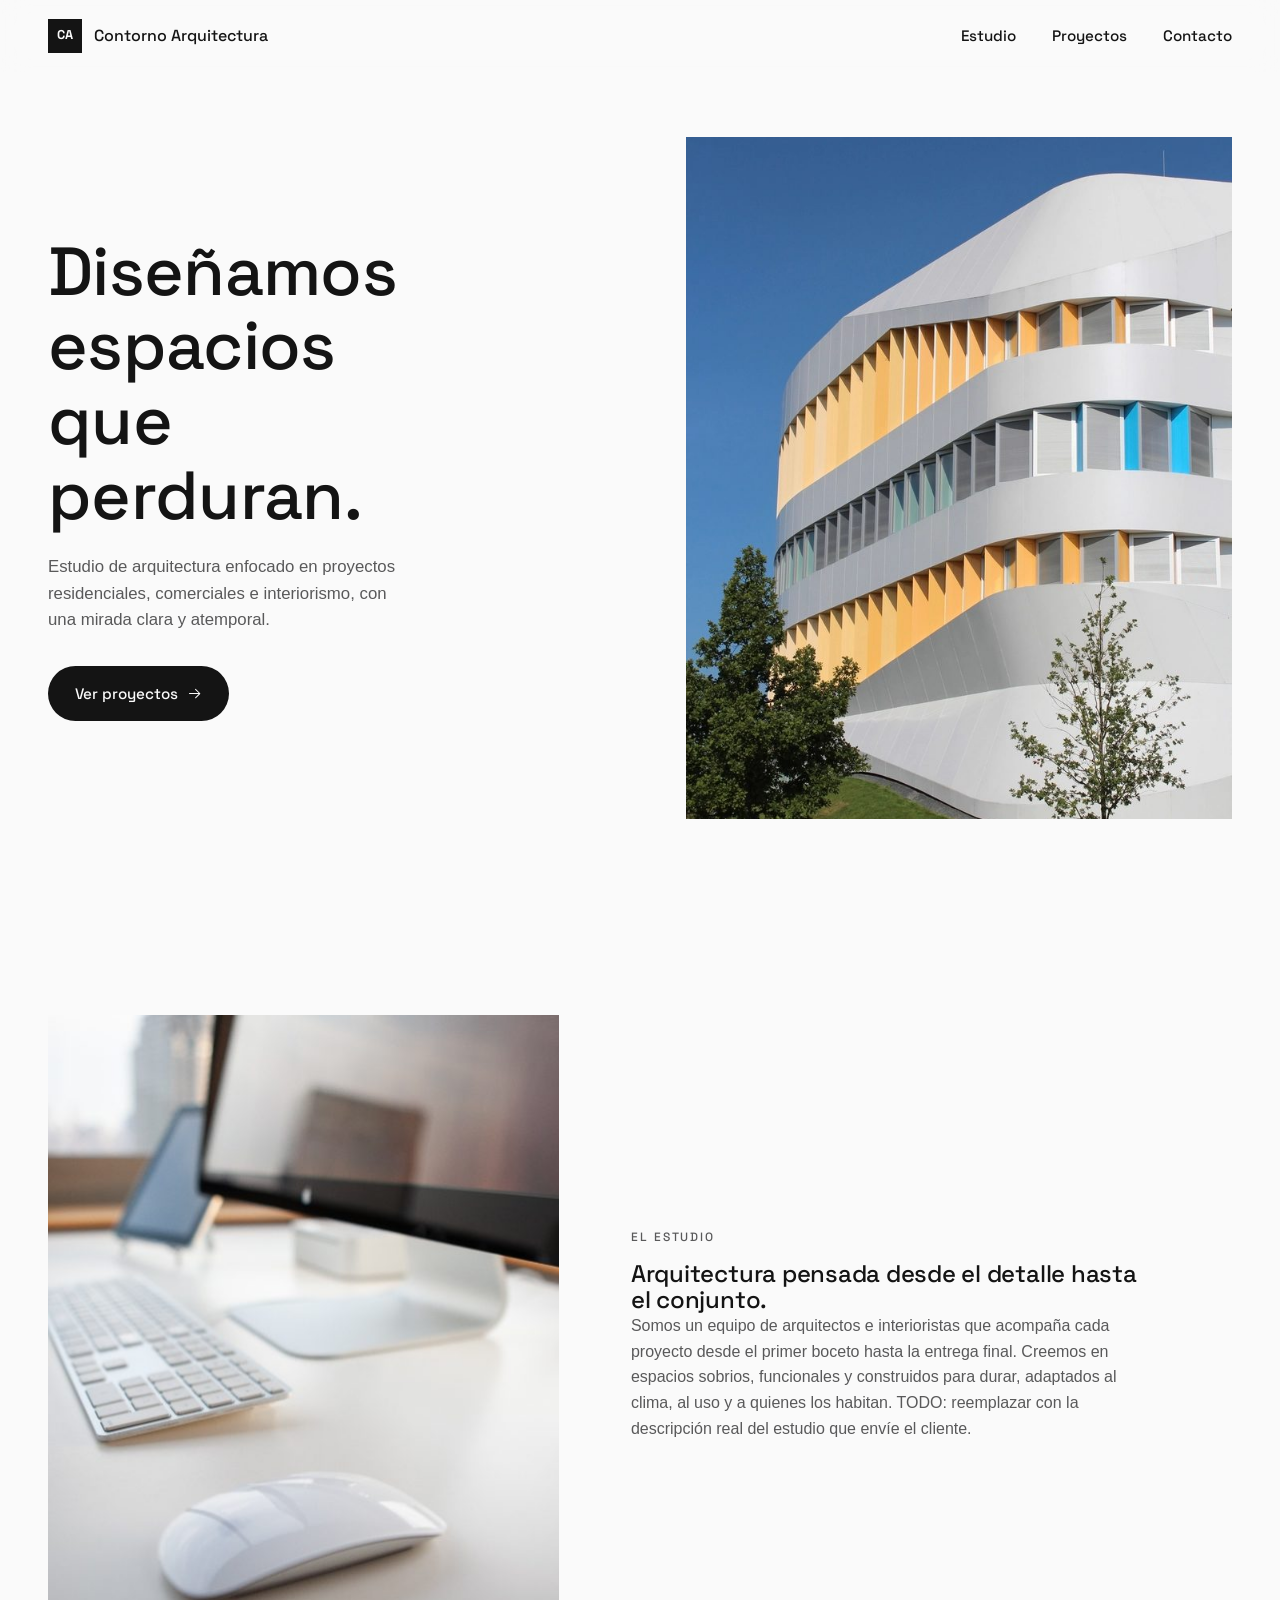
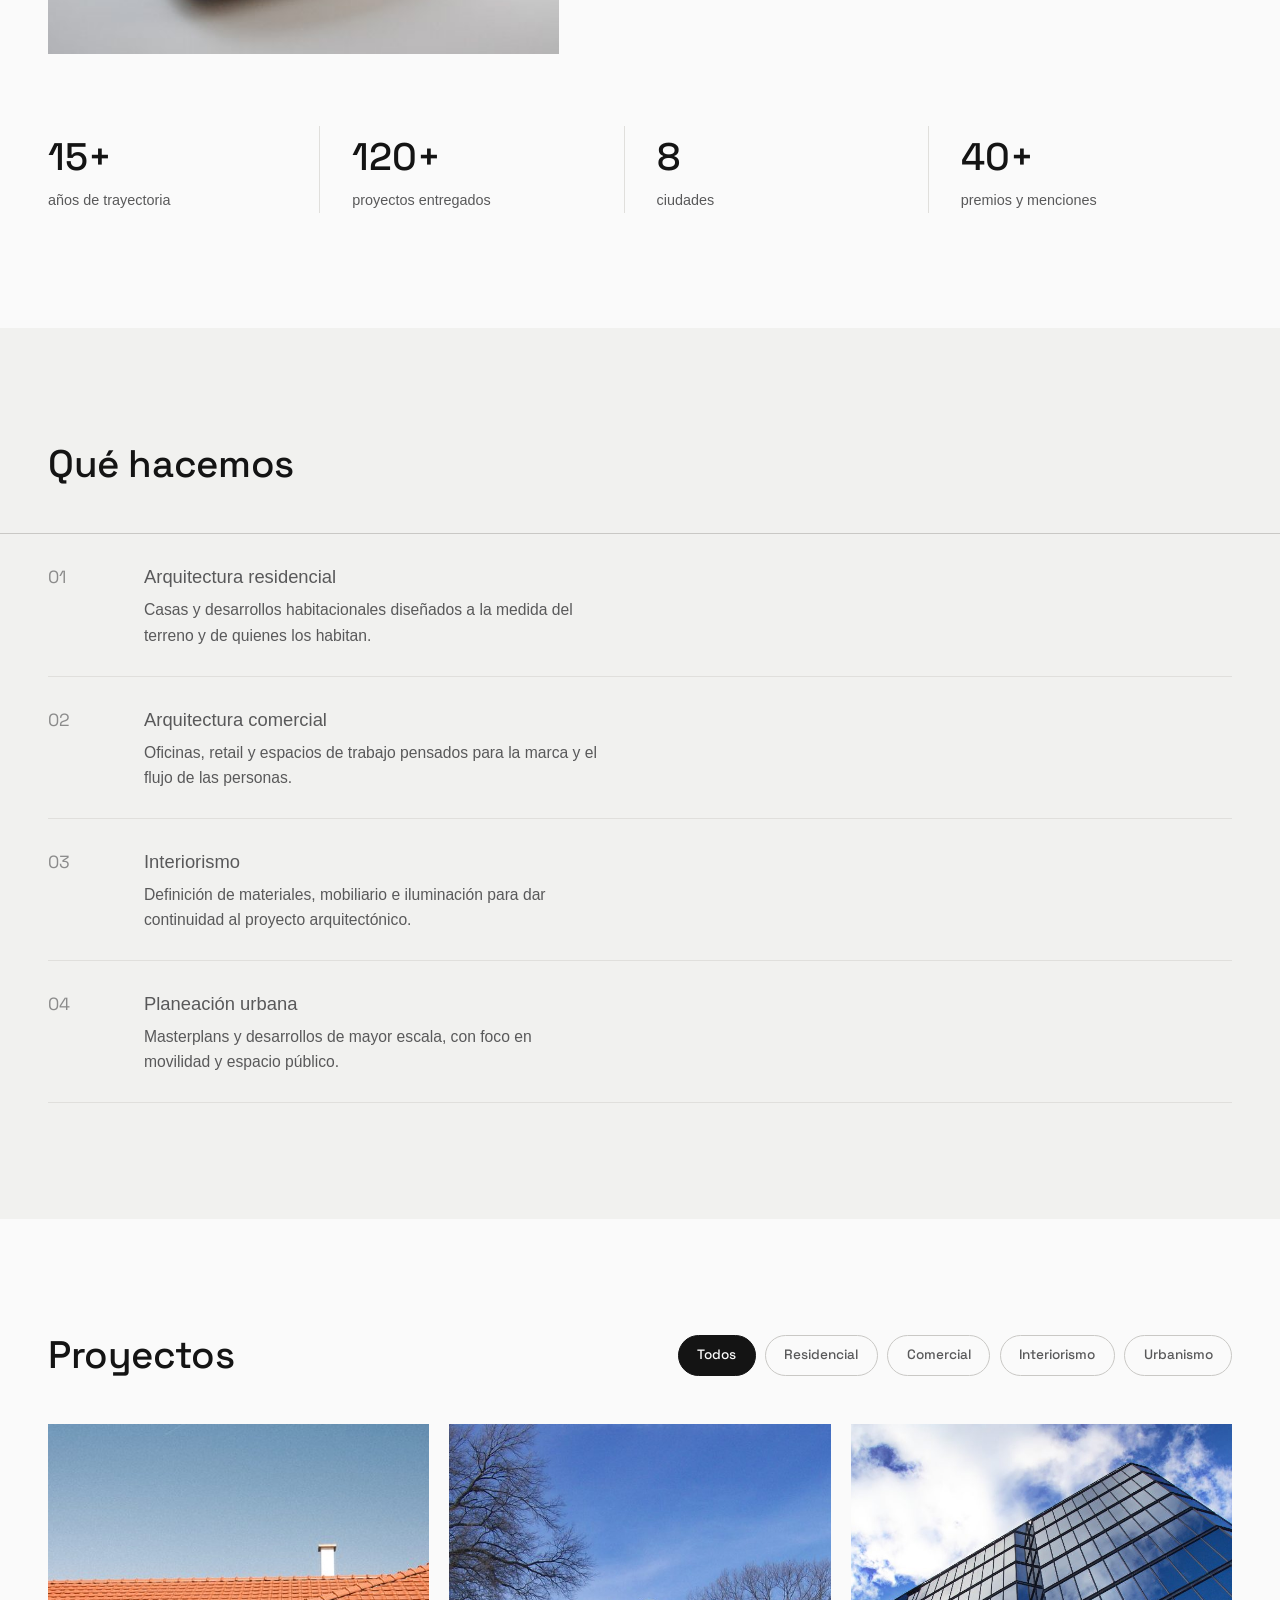
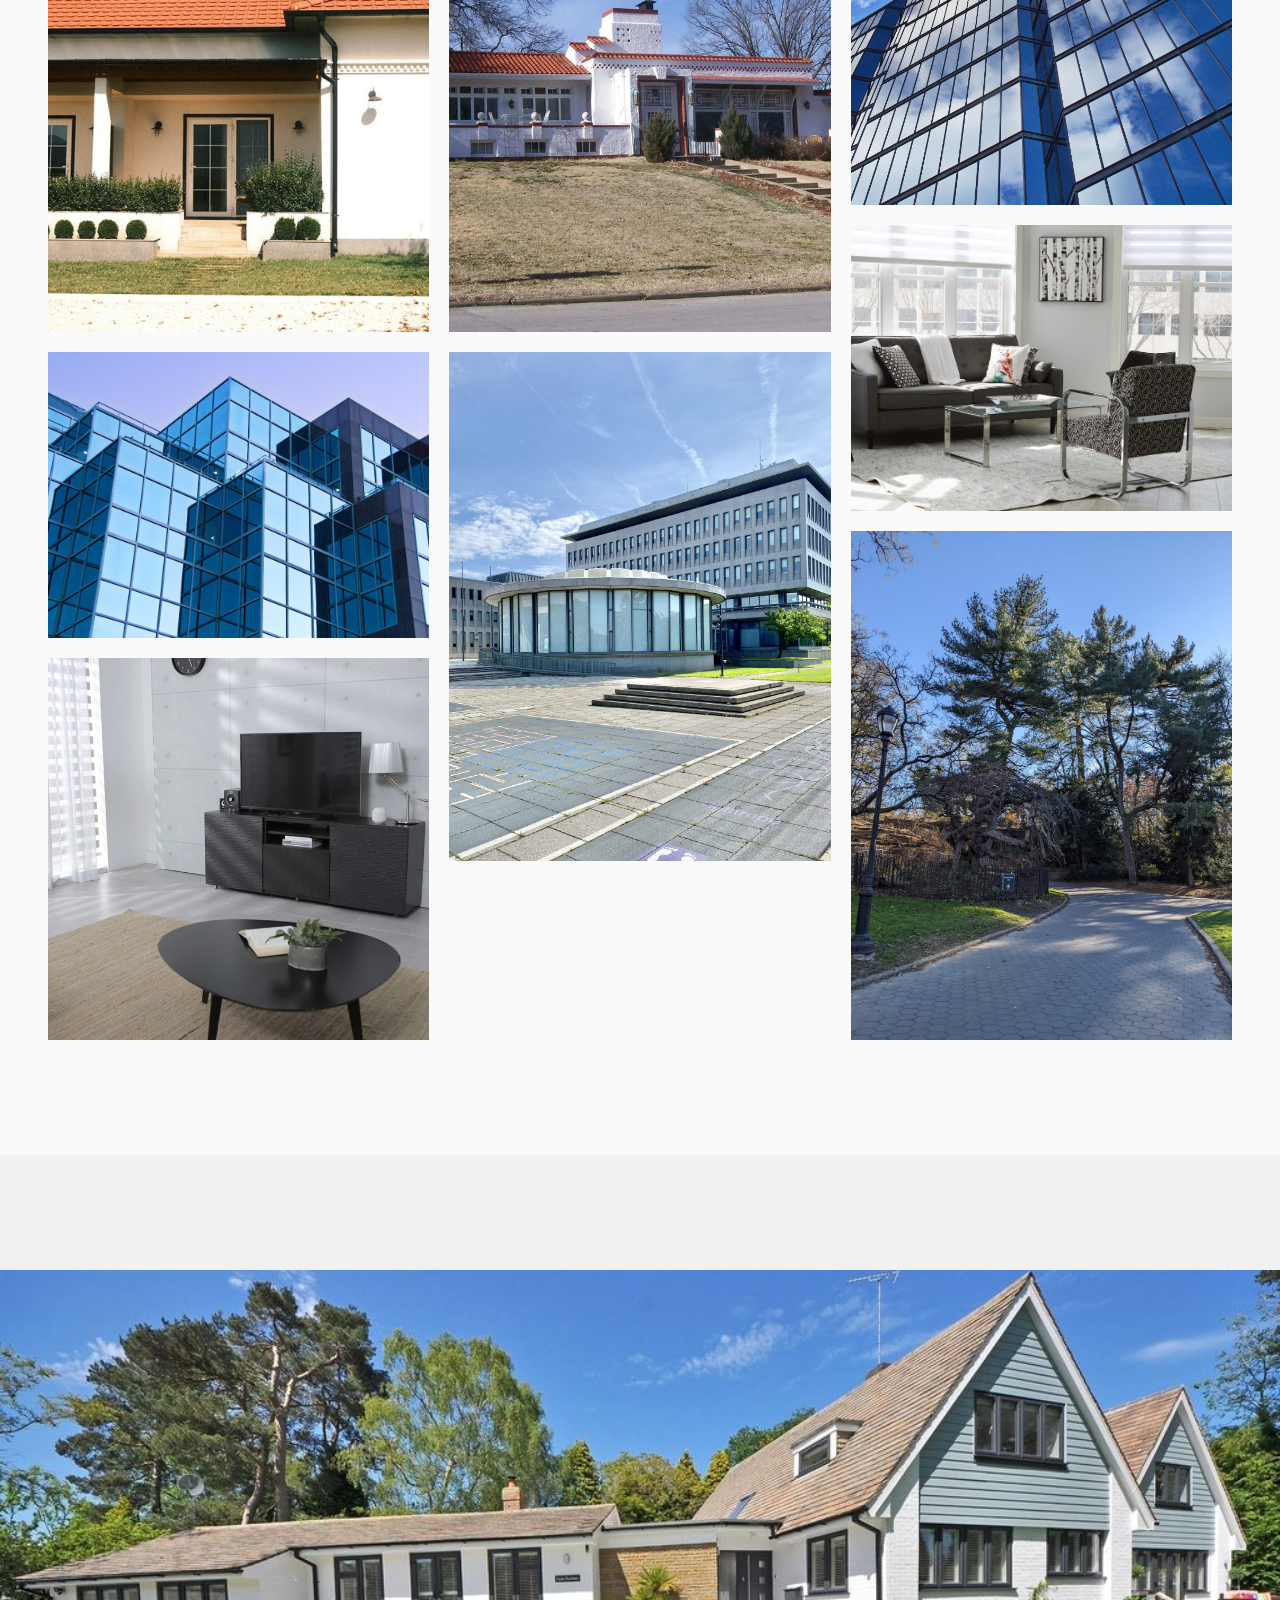
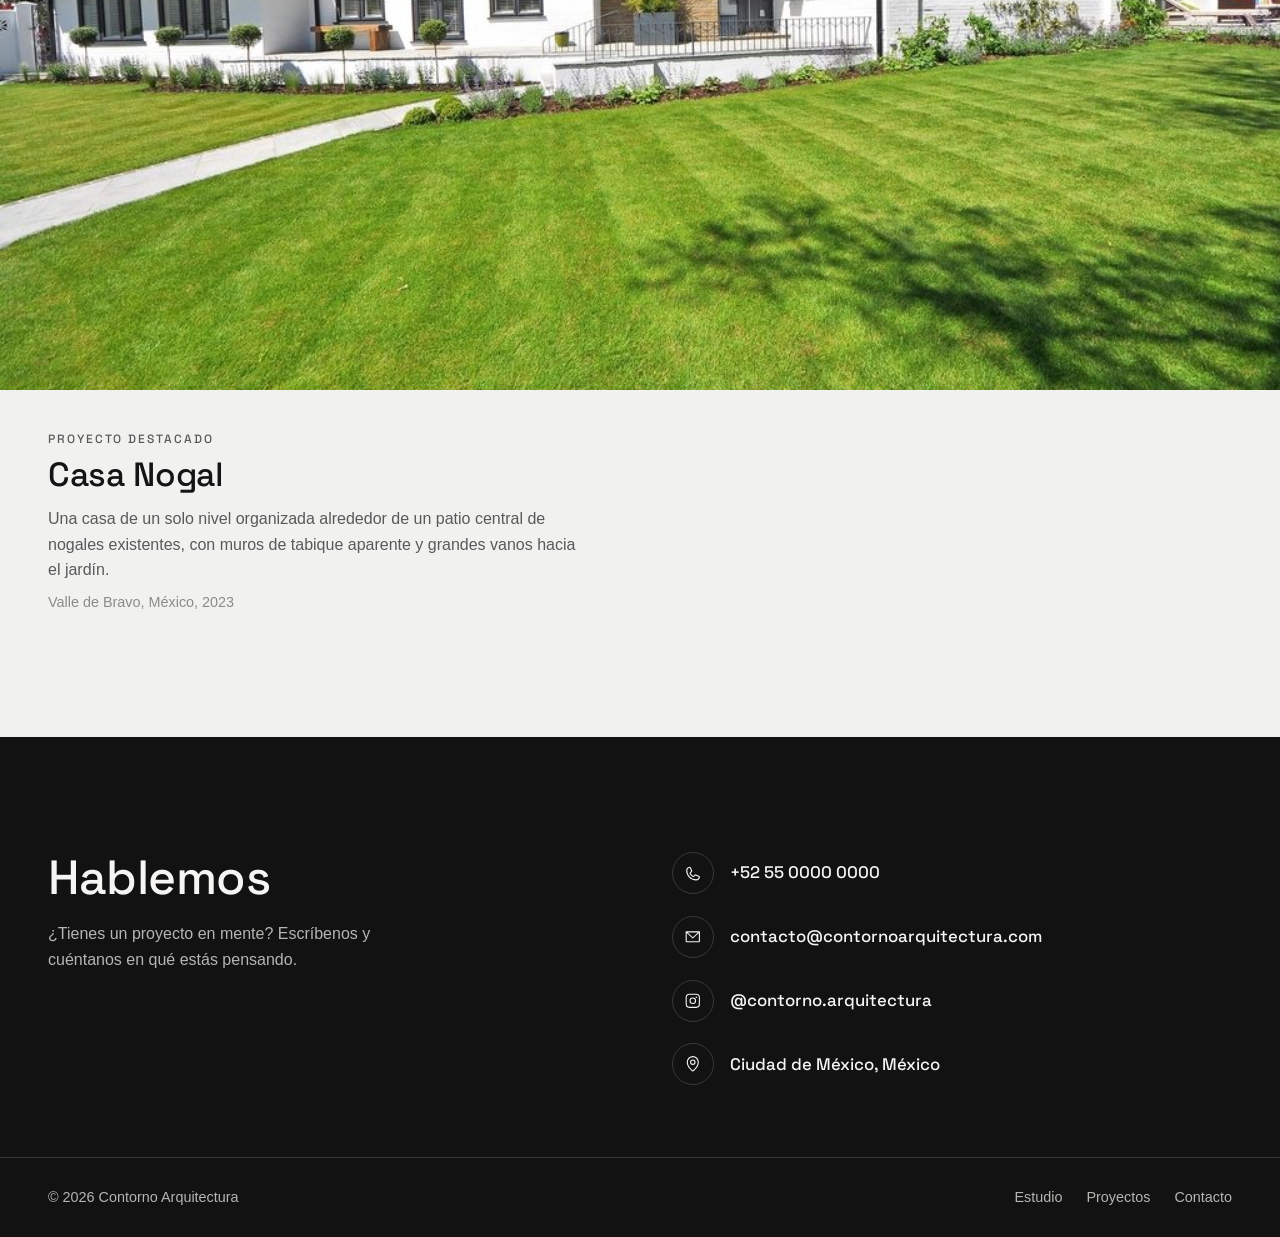
==== index.html @ 05748e8b "Plantilla inicial de galeria para estudio de arquitectura Sitio estatico (HTML/CSS/JS) en blanco/neg" ====
<!doctype html>
<html lang="es">
<head>
  <meta charset="UTF-8" />
  <meta name="viewport" content="width=device-width, initial-scale=1" />
  <title>Contorno Arquitectura, proyectos y contacto</title>
  <link rel="icon" href="data:image/svg+xml,%3Csvg xmlns='http://www.w3.org/2000/svg' viewBox='0 0 100 100'%3E%3Crect width='100' height='100' fill='%23141414'/%3E%3Ctext x='50' y='64' font-size='40' font-family='Arial, sans-serif' font-weight='700' fill='%23fafafa' text-anchor='middle'%3ECA%3C/text%3E%3C/svg%3E" />
  <meta name="description" content="Estudio de arquitectura enfocado en proyectos residenciales, comerciales e interiorismo." />
  <link rel="stylesheet" href="css/styles.css" />
</head>
<body>
  <a class="skip-link" href="#main">Saltar al contenido</a>

  <div id="scroll-sentinel" aria-hidden="true"></div>

  <header class="site-header" id="site-header">
    <div class="header-inner">
      <a class="brand" href="#inicio">
        <span class="brand-mark" aria-hidden="true">CA</span>
        <span class="brand-name">Contorno Arquitectura</span>
      </a>

      <nav class="site-nav" aria-label="Principal">
        <ul id="nav-list"></ul>
      </nav>

      <button class="nav-toggle" id="nav-toggle" type="button" aria-label="Abrir menú" aria-expanded="false" aria-controls="mobile-menu">
        <svg class="icon icon-open" xmlns="http://www.w3.org/2000/svg" viewBox="0 0 256 256" fill="currentColor" aria-hidden="true"><path d="M224,128a8,8,0,0,1-8,8H40a8,8,0,0,1,0-16H216A8,8,0,0,1,224,128ZM40,72H216a8,8,0,0,0,0-16H40a8,8,0,0,0,0,16ZM216,184H40a8,8,0,0,0,0,16H216a8,8,0,0,0,0-16Z"/></svg>
        <svg class="icon icon-close" xmlns="http://www.w3.org/2000/svg" viewBox="0 0 256 256" fill="currentColor" aria-hidden="true"><path d="M205.66,194.34a8,8,0,0,1-11.32,11.32L128,139.31,61.66,205.66a8,8,0,0,1-11.32-11.32L116.69,128,50.34,61.66A8,8,0,0,1,61.66,50.34L128,116.69l66.34-66.35a8,8,0,0,1,11.32,11.32L139.31,128Z"/></svg>
      </button>
    </div>

    <div class="mobile-menu" id="mobile-menu">
      <ul id="mobile-nav-list"></ul>
    </div>
  </header>

  <main id="main">

    <section class="hero" id="inicio">
      <div class="hero-inner">
        <div class="hero-copy reveal">
          <h1 class="hero-title" id="hero-title"></h1>
          <p class="hero-subtext" id="hero-subtext"></p>
          <a class="btn btn-primary" href="#proyectos">
            <span>Ver proyectos</span>
            <svg class="icon" xmlns="http://www.w3.org/2000/svg" viewBox="0 0 256 256" fill="currentColor" aria-hidden="true"><path d="M221.66,133.66l-72,72a8,8,0,0,1-11.32-11.32L196.69,136H40a8,8,0,0,1,0-16H196.69L138.34,61.66a8,8,0,0,1,11.32-11.32l72,72A8,8,0,0,1,221.66,133.66Z"/></svg>
          </a>
        </div>
        <div class="hero-media reveal">
          <img id="hero-image" src="" alt="" width="1200" height="1500" />
        </div>
      </div>
    </section>

    <section class="about" id="estudio">
      <div class="about-inner">
        <div class="about-copy reveal">
          <p class="eyebrow" id="about-eyebrow"></p>
          <h2 id="about-title"></h2>
          <p id="about-text"></p>
        </div>
        <div class="about-media reveal">
          <img id="about-image" src="" alt="" width="900" height="1100" />
        </div>
      </div>
      <div class="stats reveal" id="stats-row"></div>
    </section>

    <section class="services" id="servicios">
      <h2 class="section-title reveal">Qué hacemos</h2>
      <ol class="services-list" id="services-list"></ol>
    </section>

    <section class="gallery" id="proyectos">
      <div class="gallery-header reveal">
        <h2 class="section-title">Proyectos</h2>
        <div class="filters" id="filters"></div>
      </div>
      <div class="masonry" id="masonry"></div>
    </section>

    <section class="featured" id="featured">
      <div class="featured-media reveal">
        <img id="featured-image" src="" alt="" width="1600" height="900" />
      </div>
      <div class="featured-caption reveal">
        <p class="eyebrow" id="featured-eyebrow"></p>
        <h3 id="featured-title"></h3>
        <p id="featured-description"></p>
        <p class="featured-meta" id="featured-meta"></p>
      </div>
    </section>

    <section class="contact-band" id="contacto">
      <div class="contact-inner reveal">
        <div class="contact-copy">
          <h2>Hablemos</h2>
          <p id="contact-cta-text"></p>
        </div>
        <ul class="contact-list" id="contact-list"></ul>
      </div>

      <footer class="site-footer">
        <div class="footer-inner">
          <span class="footer-copy" id="footer-copy"></span>
          <nav class="footer-nav" aria-label="Pie de página">
            <ul id="footer-nav-list"></ul>
          </nav>
        </div>
      </footer>
    </section>

  </main>

  <div class="lightbox" id="lightbox" role="dialog" aria-modal="true" aria-hidden="true" aria-label="Vista ampliada del proyecto">
    <button class="lightbox-btn lightbox-close" id="lightbox-close" type="button" aria-label="Cerrar">
      <svg class="icon" xmlns="http://www.w3.org/2000/svg" viewBox="0 0 256 256" fill="currentColor" aria-hidden="true"><path d="M205.66,194.34a8,8,0,0,1-11.32,11.32L128,139.31,61.66,205.66a8,8,0,0,1-11.32-11.32L116.69,128,50.34,61.66A8,8,0,0,1,61.66,50.34L128,116.69l66.34-66.35a8,8,0,0,1,11.32,11.32L139.31,128Z"/></svg>
    </button>
    <button class="lightbox-btn lightbox-prev" id="lightbox-prev" type="button" aria-label="Proyecto anterior">
      <svg class="icon" xmlns="http://www.w3.org/2000/svg" viewBox="0 0 256 256" fill="currentColor" aria-hidden="true"><path d="M165.66,202.34a8,8,0,0,1-11.32,11.32l-80-80a8,8,0,0,1,0-11.32l80-80a8,8,0,0,1,11.32,11.32L91.31,128Z"/></svg>
    </button>
    <button class="lightbox-btn lightbox-next" id="lightbox-next" type="button" aria-label="Siguiente proyecto">
      <svg class="icon" xmlns="http://www.w3.org/2000/svg" viewBox="0 0 256 256" fill="currentColor" aria-hidden="true"><path d="M181.66,133.66l-80,80a8,8,0,0,1-11.32-11.32L164.69,128,90.34,53.66a8,8,0,0,1,11.32-11.32l80,80A8,8,0,0,1,181.66,133.66Z"/></svg>
    </button>
    <figure class="lightbox-figure">
      <img id="lightbox-image" src="" alt="" />
      <figcaption id="lightbox-caption"></figcaption>
    </figure>
  </div>

  <script src="js/data.js" defer></script>
  <script src="js/main.js" defer></script>
</body>
</html>
---- css/styles.css ----
/* ============================================================
   CONTORNO ARQUITECTURA - plantilla de galeria
   Paleta monocroma (blanco / negro / gris). Tema unico y fijo,
   con un cierre casi negro como firma visual del sitio.
   ============================================================ */

@font-face {
  font-family: "Space Grotesk";
  font-style: normal;
  font-weight: 400 700;
  font-display: swap;
  src: url("../assets/fonts/SpaceGrotesk-latin.woff2") format("woff2");
}

/* ---------- Reset ---------- */
*, *::before, *::after { box-sizing: border-box; }
html { -webkit-text-size-adjust: 100%; scroll-behavior: smooth; }
@media (prefers-reduced-motion: reduce) { html { scroll-behavior: auto; } }
body, h1, h2, h3, p, figure, ol, ul { margin: 0; }
ol, ul { padding: 0; list-style: none; }
img { max-width: 100%; display: block; }
a { color: inherit; text-decoration: none; }
button { font: inherit; color: inherit; background: none; border: none; cursor: pointer; padding: 0; }

/* ---------- Design tokens ---------- */
:root {
  /* neutrals */
  --paper: #fafafa;
  --paper-alt: #f1f1ef;
  --surface: #ffffff;
  --ink: #141414;
  --ink-soft: #59595a;
  --ink-faint: #8b8b8b;
  --line: #e0dfdc;
  --line-strong: #c9c8c5;

  /* closing band (signature dark section, fixed regardless of section theme) */
  --inverse-bg: #121212;
  --inverse-surface: #1c1c1c;
  --inverse-text: #f6f5f3;
  --inverse-text-soft: #b6b5b2;
  --inverse-line: #383837;

  /* type */
  --font-display: "Space Grotesk", ui-sans-serif, system-ui, sans-serif;
  --font-body: -apple-system, BlinkMacSystemFont, "Segoe UI", Roboto, Helvetica, Arial, sans-serif;

  /* shape: sharp containers / pill interactive elements */
  --radius-pill: 999px;

  /* layout */
  --container-max: 1400px;
  --gutter: clamp(1.25rem, 4vw, 3rem);
  --section-pad: clamp(4.5rem, 9vw, 7.5rem);
  --header-h: 72px;

  /* motion */
  --ease-out: cubic-bezier(0.16, 1, 0.3, 1);
}

body {
  background: var(--paper);
  color: var(--ink);
  font-family: var(--font-body);
  font-size: 1rem;
  line-height: 1.6;
  -webkit-font-smoothing: antialiased;
}

.skip-link {
  position: absolute;
  left: -9999px;
  top: 0;
  background: var(--ink);
  color: var(--paper);
  padding: 0.75rem 1.25rem;
  z-index: 200;
}
.skip-link:focus { left: 1rem; top: 1rem; }

h1, h2, h3 {
  font-family: var(--font-display);
  font-weight: 500;
  letter-spacing: -0.01em;
  line-height: 1.1;
  color: var(--ink);
}

p { color: var(--ink-soft); max-width: 65ch; }

.eyebrow {
  font-family: var(--font-display);
  font-size: 0.75rem;
  font-weight: 500;
  text-transform: uppercase;
  letter-spacing: 0.16em;
  color: var(--ink-soft);
  margin-bottom: 0.85rem;
}

.section-title {
  font-size: clamp(1.75rem, 3vw, 2.5rem);
  font-weight: 500;
}

.icon { width: 1em; height: 1em; flex-shrink: 0; }

/* ---------- Buttons & pills (shape lock: interactive = pill) ---------- */
.btn {
  display: inline-flex;
  align-items: center;
  gap: 0.6rem;
  font-family: var(--font-display);
  font-weight: 500;
  font-size: 0.95rem;
  padding: 0.9rem 1.6rem;
  border-radius: var(--radius-pill);
  border: 1px solid transparent;
  white-space: nowrap;
  transition: transform 0.2s var(--ease-out), background 0.25s ease, color 0.25s ease, border-color 0.25s ease;
}
.btn:active { transform: scale(0.98); }
.btn-primary { background: var(--ink); color: var(--paper); }
.btn-primary:hover { background: #000; }
.btn-primary .icon { transition: transform 0.25s var(--ease-out); }
.btn-primary:hover .icon { transform: translateX(3px); }

/* ---------- Scroll reveal ---------- */
.reveal {
  opacity: 0;
  transform: translateY(28px);
  transition: opacity 0.7s var(--ease-out), transform 0.7s var(--ease-out);
}
.reveal.is-visible { opacity: 1; transform: none; }
@media (prefers-reduced-motion: reduce) {
  .reveal { opacity: 1 !important; transform: none !important; transition: none !important; }
}

/* ============================================================
   HEADER
   ============================================================ */
.site-header {
  position: fixed;
  inset-inline: 0;
  top: 0;
  height: var(--header-h);
  z-index: 50;
  background: rgba(250, 250, 250, 0.7);
  backdrop-filter: blur(14px) saturate(140%);
  -webkit-backdrop-filter: blur(14px) saturate(140%);
  border-bottom: 1px solid transparent;
  transition: border-color 0.3s ease, background 0.3s ease;
}
.site-header.is-scrolled {
  border-bottom-color: var(--line);
  background: rgba(250, 250, 250, 0.92);
}

.header-inner {
  max-width: var(--container-max);
  margin-inline: auto;
  height: 100%;
  padding-inline: var(--gutter);
  display: flex;
  align-items: center;
  justify-content: space-between;
  gap: 1.5rem;
}

.brand { display: flex; align-items: center; gap: 0.75rem; }
.brand-mark {
  width: 34px;
  height: 34px;
  display: grid;
  place-items: center;
  background: var(--ink);
  color: var(--paper);
  font-family: var(--font-display);
  font-weight: 700;
  font-size: 0.8rem;
  letter-spacing: 0.02em;
}
.brand-name {
  font-family: var(--font-display);
  font-weight: 500;
  font-size: 1rem;
}

.site-nav ul { display: flex; align-items: center; gap: 2.25rem; }
.site-nav a {
  font-family: var(--font-display);
  font-size: 0.95rem;
  font-weight: 500;
  padding-block: 0.25rem;
  border-bottom: 1px solid transparent;
  transition: border-color 0.2s ease, color 0.2s ease;
}
.site-nav a:hover { border-bottom-color: var(--ink); }

.nav-toggle {
  display: none;
  width: 40px;
  height: 40px;
  place-items: center;
  border-radius: var(--radius-pill);
}
.nav-toggle .icon { width: 1.35rem; height: 1.35rem; }
.nav-toggle .icon-close { display: none; }
.nav-toggle[aria-expanded="true"] .icon-open { display: none; }
.nav-toggle[aria-expanded="true"] .icon-close { display: block; }

.mobile-menu {
  position: fixed;
  top: var(--header-h);
  inset-inline: 0;
  background: var(--paper);
  border-bottom: 1px solid var(--line);
  padding: 1.5rem var(--gutter) 2rem;
  transform: translateY(-14px);
  opacity: 0;
  visibility: hidden;
  transition: transform 0.35s var(--ease-out), opacity 0.35s ease, visibility 0.35s;
  z-index: 49;
}
.mobile-menu.is-open { transform: translateY(0); opacity: 1; visibility: visible; }
.mobile-menu ul { display: flex; flex-direction: column; gap: 1.1rem; }
.mobile-menu a { font-family: var(--font-display); font-size: 1.2rem; font-weight: 500; }

@media (max-width: 767px) {
  .site-nav { display: none; }
  .nav-toggle { display: grid; }
}
@media (min-width: 768px) {
  .mobile-menu { display: none; }
}

/* ============================================================
   HERO
   ============================================================ */
.hero {
  padding-top: var(--header-h);
  min-height: 100dvh;
  display: flex;
  align-items: center;
  background: var(--paper);
}
.hero-inner {
  max-width: var(--container-max);
  margin-inline: auto;
  width: 100%;
  padding: clamp(2rem, 5vw, 3rem) var(--gutter);
  display: grid;
  grid-template-columns: 1fr;
  gap: clamp(2.5rem, 6vw, 4rem);
}
.hero-copy { max-width: 46ch; }
.hero-title {
  font-size: clamp(2.5rem, 6vw, 4.25rem);
  margin-bottom: 1.25rem;
}
.hero-subtext {
  font-size: 1.05rem;
  margin-bottom: 2rem;
}
.hero-media { aspect-ratio: 4 / 5; overflow: hidden; background: var(--paper-alt); }
.hero-media img { width: 100%; height: 100%; object-fit: cover; }

@media (min-width: 900px) {
  .hero-inner { grid-template-columns: 1.05fr 1fr; align-items: center; padding-top: max(2rem, calc(var(--gutter) - 1rem)); }
  .hero-copy { max-width: 40ch; }
}

/* ============================================================
   ABOUT
   ============================================================ */
.about { padding-block: var(--section-pad); background: var(--paper); }
.about-inner {
  max-width: var(--container-max);
  margin-inline: auto;
  padding-inline: var(--gutter);
  display: grid;
  grid-template-columns: 1fr;
  gap: clamp(2.5rem, 6vw, 4.5rem);
  align-items: center;
}
.about-copy { max-width: 58ch; }
.about-media { aspect-ratio: 4 / 5; overflow: hidden; background: var(--paper-alt); }
.about-media img { width: 100%; height: 100%; object-fit: cover; }

@media (min-width: 900px) {
  .about-inner { grid-template-columns: 0.85fr 1fr; }
  .about-media { order: -1; }
}

.stats {
  max-width: var(--container-max);
  margin: clamp(3rem, 6vw, 4.5rem) auto 0;
  padding-inline: var(--gutter);
  display: flex;
  flex-wrap: wrap;
  gap: 2rem 0;
}
.stat {
  flex: 1 1 40%;
  padding: 0 2rem;
  border-top: 1px solid var(--line);
  padding-top: 1.25rem;
}
.stat:nth-child(1) { padding-left: 0; }
.stat-value {
  display: block;
  font-family: var(--font-display);
  font-size: clamp(1.9rem, 3vw, 2.75rem);
  font-weight: 500;
}
.stat-label { color: var(--ink-soft); font-size: 0.9rem; }

@media (min-width: 700px) {
  .stat { flex: 1 1 0; border-top: none; border-left: 1px solid var(--line); padding-top: 0; }
  .stat:first-child { border-left: none; padding-left: 0; }
}

/* ============================================================
   SERVICES (indexed list, single divider per row)
   ============================================================ */
.services { padding-block: var(--section-pad); background: var(--paper-alt); }
.services > .section-title {
  max-width: var(--container-max);
  margin-inline: auto;
  padding-inline: var(--gutter);
  margin-bottom: clamp(2rem, 4vw, 3rem);
}
.services-list {
  max-width: var(--container-max);
  margin-inline: auto;
  padding-inline: var(--gutter);
  border-top: 1px solid var(--line-strong);
}
.service-item {
  display: grid;
  grid-template-columns: 3.5rem 1fr;
  gap: 1.5rem;
  padding-block: 1.75rem;
  border-bottom: 1px solid var(--line);
}
.service-index {
  font-family: var(--font-display);
  font-size: 1.1rem;
  color: var(--ink-faint);
}
.service-title { font-size: 1.15rem; font-weight: 500; margin-bottom: 0.35rem; }
.service-description { font-size: 0.98rem; max-width: 52ch; }

@media (min-width: 700px) {
  .service-item { grid-template-columns: 4.5rem 1fr; align-items: baseline; }
}

/* ============================================================
   GALLERY
   ============================================================ */
.gallery { padding-block: var(--section-pad); background: var(--paper); }
.gallery-header {
  max-width: var(--container-max);
  margin-inline: auto;
  padding-inline: var(--gutter);
  display: flex;
  flex-direction: column;
  gap: 1.5rem;
  margin-bottom: clamp(2rem, 4vw, 3rem);
}
@media (min-width: 700px) {
  .gallery-header { flex-direction: row; align-items: flex-end; justify-content: space-between; }
}

.filters { display: flex; flex-wrap: wrap; gap: 0.6rem; }
.filter-btn {
  font-family: var(--font-display);
  font-size: 0.85rem;
  font-weight: 500;
  padding: 0.55rem 1.15rem;
  border-radius: var(--radius-pill);
  border: 1px solid var(--line-strong);
  color: var(--ink-soft);
  transition: background 0.2s ease, color 0.2s ease, border-color 0.2s ease;
}
.filter-btn:hover { border-color: var(--ink); color: var(--ink); }
.filter-btn.is-active { background: var(--ink); color: var(--paper); border-color: var(--ink); }

.masonry {
  max-width: var(--container-max);
  margin-inline: auto;
  padding-inline: var(--gutter);
  columns: 1;
  column-gap: 1.25rem;
}
@media (min-width: 700px) { .masonry { columns: 2; } }
@media (min-width: 1100px) { .masonry { columns: 3; } }

.masonry-item {
  break-inside: avoid;
  margin-bottom: 1.25rem;
  position: relative;
  overflow: hidden;
  background: var(--paper-alt);
  cursor: pointer;
}
.masonry-item img {
  width: 100%;
  height: auto;
  display: block;
  transition: transform 0.6s var(--ease-out);
}
.masonry-item:hover img,
.masonry-item:focus-visible img { transform: scale(1.045); }

.masonry-caption {
  position: absolute;
  inset: auto 0 0 0;
  padding: 1.75rem 1.25rem 1.1rem;
  background: linear-gradient(to top, rgba(18, 18, 18, 0.72), rgba(18, 18, 18, 0));
  color: #fff;
  opacity: 0;
  transform: translateY(6px);
  transition: opacity 0.3s ease, transform 0.3s var(--ease-out);
}
.masonry-item:hover .masonry-caption,
.masonry-item:focus-visible .masonry-caption { opacity: 1; transform: none; }
.masonry-caption .title { font-family: var(--font-display); font-weight: 500; font-size: 1rem; }
.masonry-caption .meta { font-size: 0.8rem; color: rgba(255, 255, 255, 0.82); }

.masonry-item.is-hidden { display: none; }

@media (prefers-reduced-motion: reduce) {
  .masonry-item img { transition: none; }
  .masonry-caption { transition: none; opacity: 1; transform: none; background: linear-gradient(to top, rgba(18, 18, 18, 0.55), rgba(18, 18, 18, 0)); }
}

/* ============================================================
   FEATURED PROJECT
   ============================================================ */
.featured { padding-block: var(--section-pad); background: var(--paper-alt); }
.featured-media { width: 100%; aspect-ratio: 16 / 9; overflow: hidden; }
.featured-media img { width: 100%; height: 100%; object-fit: cover; }
.featured-caption {
  max-width: var(--container-max);
  margin-inline: auto;
  padding: clamp(1.75rem, 4vw, 2.5rem) var(--gutter) 0;
}
.featured-caption h3 { font-size: clamp(1.5rem, 3vw, 2.1rem); margin-bottom: 0.75rem; }
.featured-caption p { max-width: 60ch; margin-bottom: 0.5rem; }
.featured-meta { font-size: 0.9rem; color: var(--ink-faint); }

/* ============================================================
   CONTACT + FOOTER (signature dark band)
   ============================================================ */
.contact-band { background: var(--inverse-bg); color: var(--inverse-text); }
.contact-inner {
  max-width: var(--container-max);
  margin-inline: auto;
  padding: var(--section-pad) var(--gutter) clamp(3rem, 6vw, 4.5rem);
  display: grid;
  grid-template-columns: 1fr;
  gap: clamp(2.5rem, 6vw, 4rem);
}
.contact-copy h2 { color: var(--inverse-text); font-size: clamp(2rem, 4vw, 3rem); margin-bottom: 1rem; }
.contact-copy p { color: var(--inverse-text-soft); max-width: 42ch; }

.contact-list { display: flex; flex-direction: column; gap: 1.35rem; }
.contact-list li { display: flex; align-items: center; gap: 1rem; }
.contact-list a,
.contact-list span.static { font-size: 1.05rem; font-family: var(--font-display); font-weight: 500; }
.contact-list a { border-bottom: 1px solid transparent; transition: border-color 0.2s ease, opacity 0.2s ease; }
.contact-list a:hover { border-bottom-color: var(--inverse-text); }
.contact-icon {
  width: 42px;
  height: 42px;
  flex-shrink: 0;
  display: grid;
  place-items: center;
  border-radius: var(--radius-pill);
  border: 1px solid var(--inverse-line);
  color: var(--inverse-text);
}
.contact-icon .icon { width: 1.1rem; height: 1.1rem; }

@media (min-width: 900px) {
  .contact-inner { grid-template-columns: 1fr 1fr; }
}

.site-footer { border-top: 1px solid var(--inverse-line); }
.footer-inner {
  max-width: var(--container-max);
  margin-inline: auto;
  padding: 1.75rem var(--gutter);
  display: flex;
  flex-direction: column;
  gap: 1rem;
  color: var(--inverse-text-soft);
  font-size: 0.9rem;
}
.footer-nav ul { display: flex; gap: 1.5rem; }
.footer-nav a { transition: color 0.2s ease; }
.footer-nav a:hover { color: var(--inverse-text); }

@media (min-width: 700px) {
  .footer-inner { flex-direction: row; align-items: center; justify-content: space-between; }
}

/* ============================================================
   LIGHTBOX
   ============================================================ */
.lightbox {
  position: fixed;
  inset: 0;
  z-index: 100;
  background: rgba(18, 18, 18, 0.95);
  display: flex;
  align-items: center;
  justify-content: center;
  padding: clamp(1rem, 5vw, 3rem);
  opacity: 0;
  visibility: hidden;
  transition: opacity 0.3s ease, visibility 0.3s;
}
.lightbox.is-open { opacity: 1; visibility: visible; }

.lightbox-figure { max-width: 100%; }
.lightbox-figure img {
  max-width: min(88vw, 1100px);
  max-height: 72dvh;
  width: auto;
  object-fit: contain;
  margin-inline: auto;
}
.lightbox-figure figcaption {
  margin-top: 1.25rem;
  text-align: center;
  color: var(--inverse-text-soft);
  font-size: 0.95rem;
}
.lightbox-figure figcaption strong {
  display: block;
  font-family: var(--font-display);
  color: var(--inverse-text);
  font-size: 1.15rem;
  font-weight: 500;
  margin-bottom: 0.3rem;
}

.lightbox-btn {
  position: fixed;
  width: 44px;
  height: 44px;
  display: grid;
  place-items: center;
  border-radius: var(--radius-pill);
  background: rgba(255, 255, 255, 0.08);
  border: 1px solid var(--inverse-line);
  color: var(--inverse-text);
  transition: background 0.2s ease, transform 0.2s var(--ease-out);
}
.lightbox-btn:hover { background: rgba(255, 255, 255, 0.16); }
.lightbox-btn:active { transform: scale(0.94); }
.lightbox-btn .icon { width: 1.15rem; height: 1.15rem; }
.lightbox-close { top: clamp(1rem, 4vw, 2rem); right: clamp(1rem, 4vw, 2rem); }
.lightbox-prev { left: clamp(0.75rem, 3vw, 2rem); top: 50%; transform: translateY(-50%); }
.lightbox-next { right: clamp(0.75rem, 3vw, 2rem); top: 50%; transform: translateY(-50%); }
.lightbox-prev:active { transform: translateY(-50%) scale(0.94); }
.lightbox-next:active { transform: translateY(-50%) scale(0.94); }

@media (max-width: 640px) {
  .lightbox-prev, .lightbox-next { width: 38px; height: 38px; }
}

/* ---------- Focus visibility (a11y, no custom cursor tricks) ---------- */
a:focus-visible,
button:focus-visible {
  outline: 2px solid var(--ink);
  outline-offset: 3px;
}
.contact-band a:focus-visible,
.lightbox-btn:focus-visible {
  outline-color: var(--inverse-text);
}
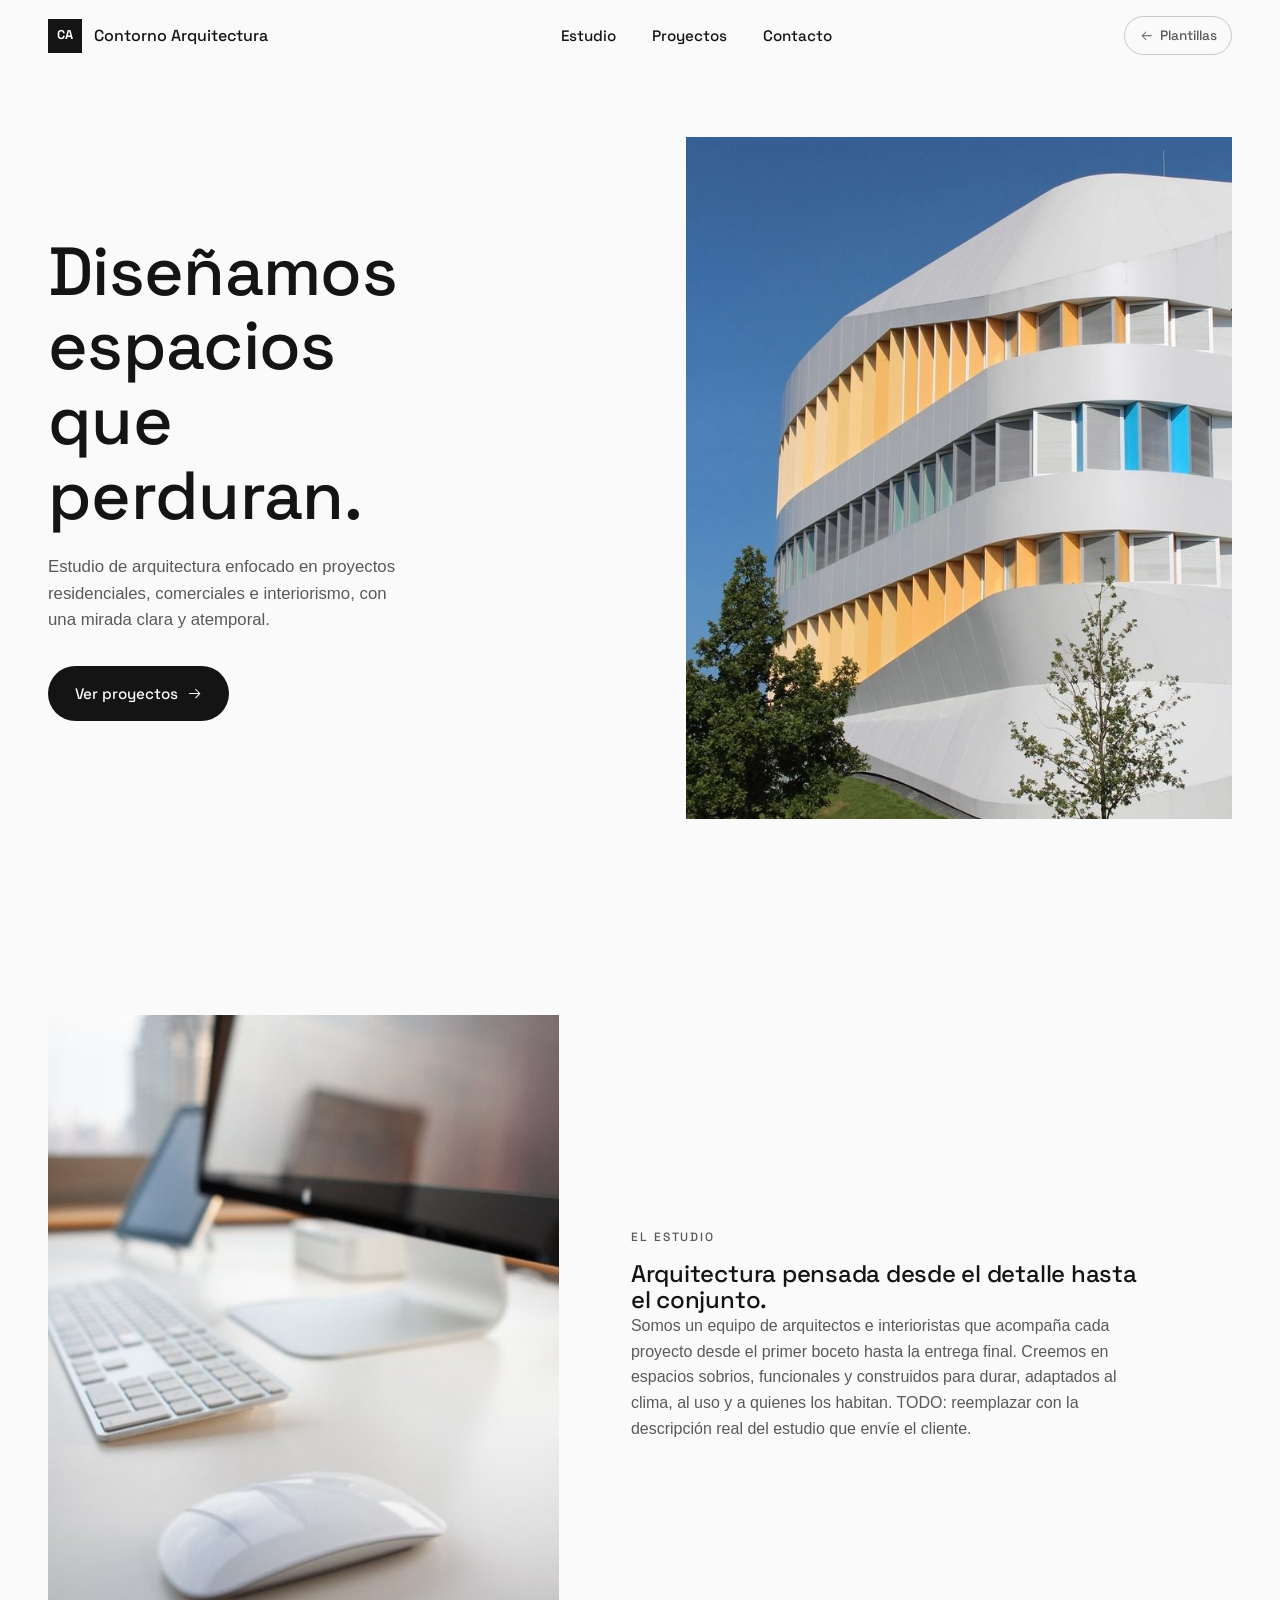
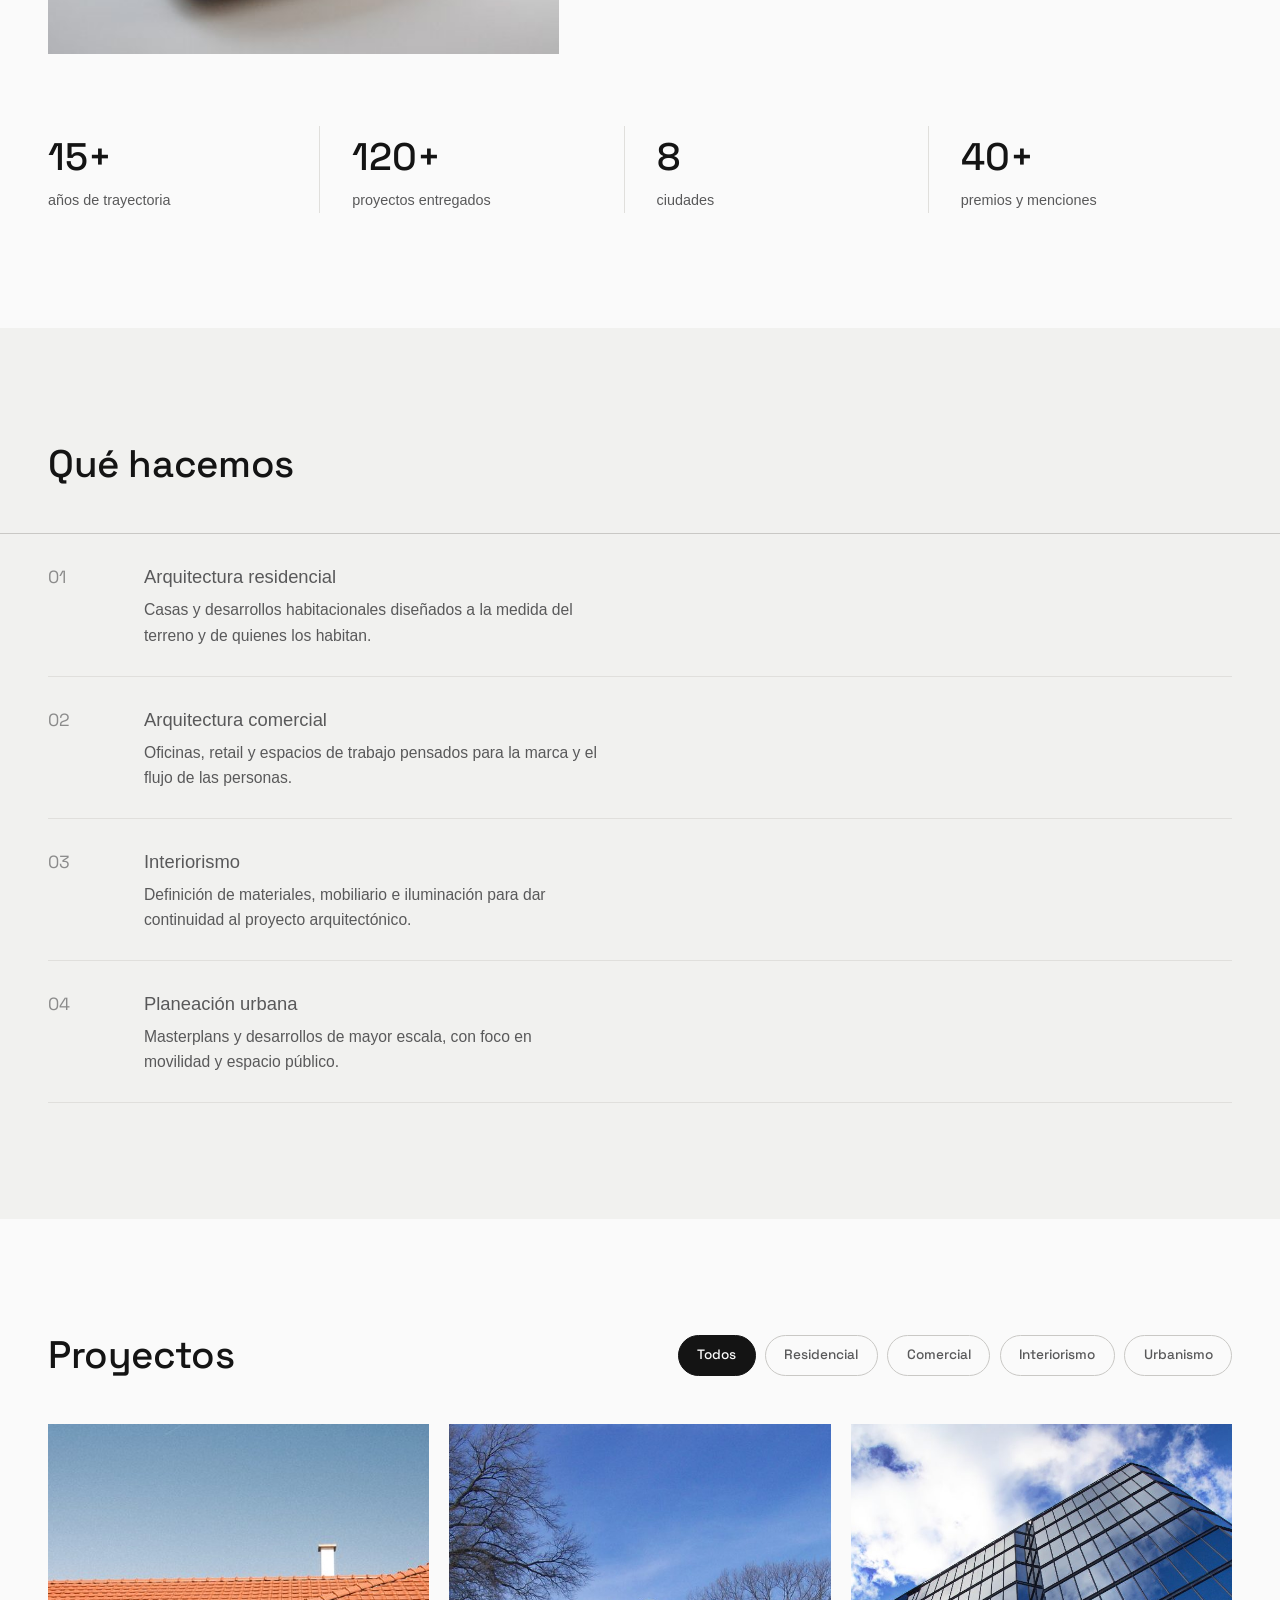
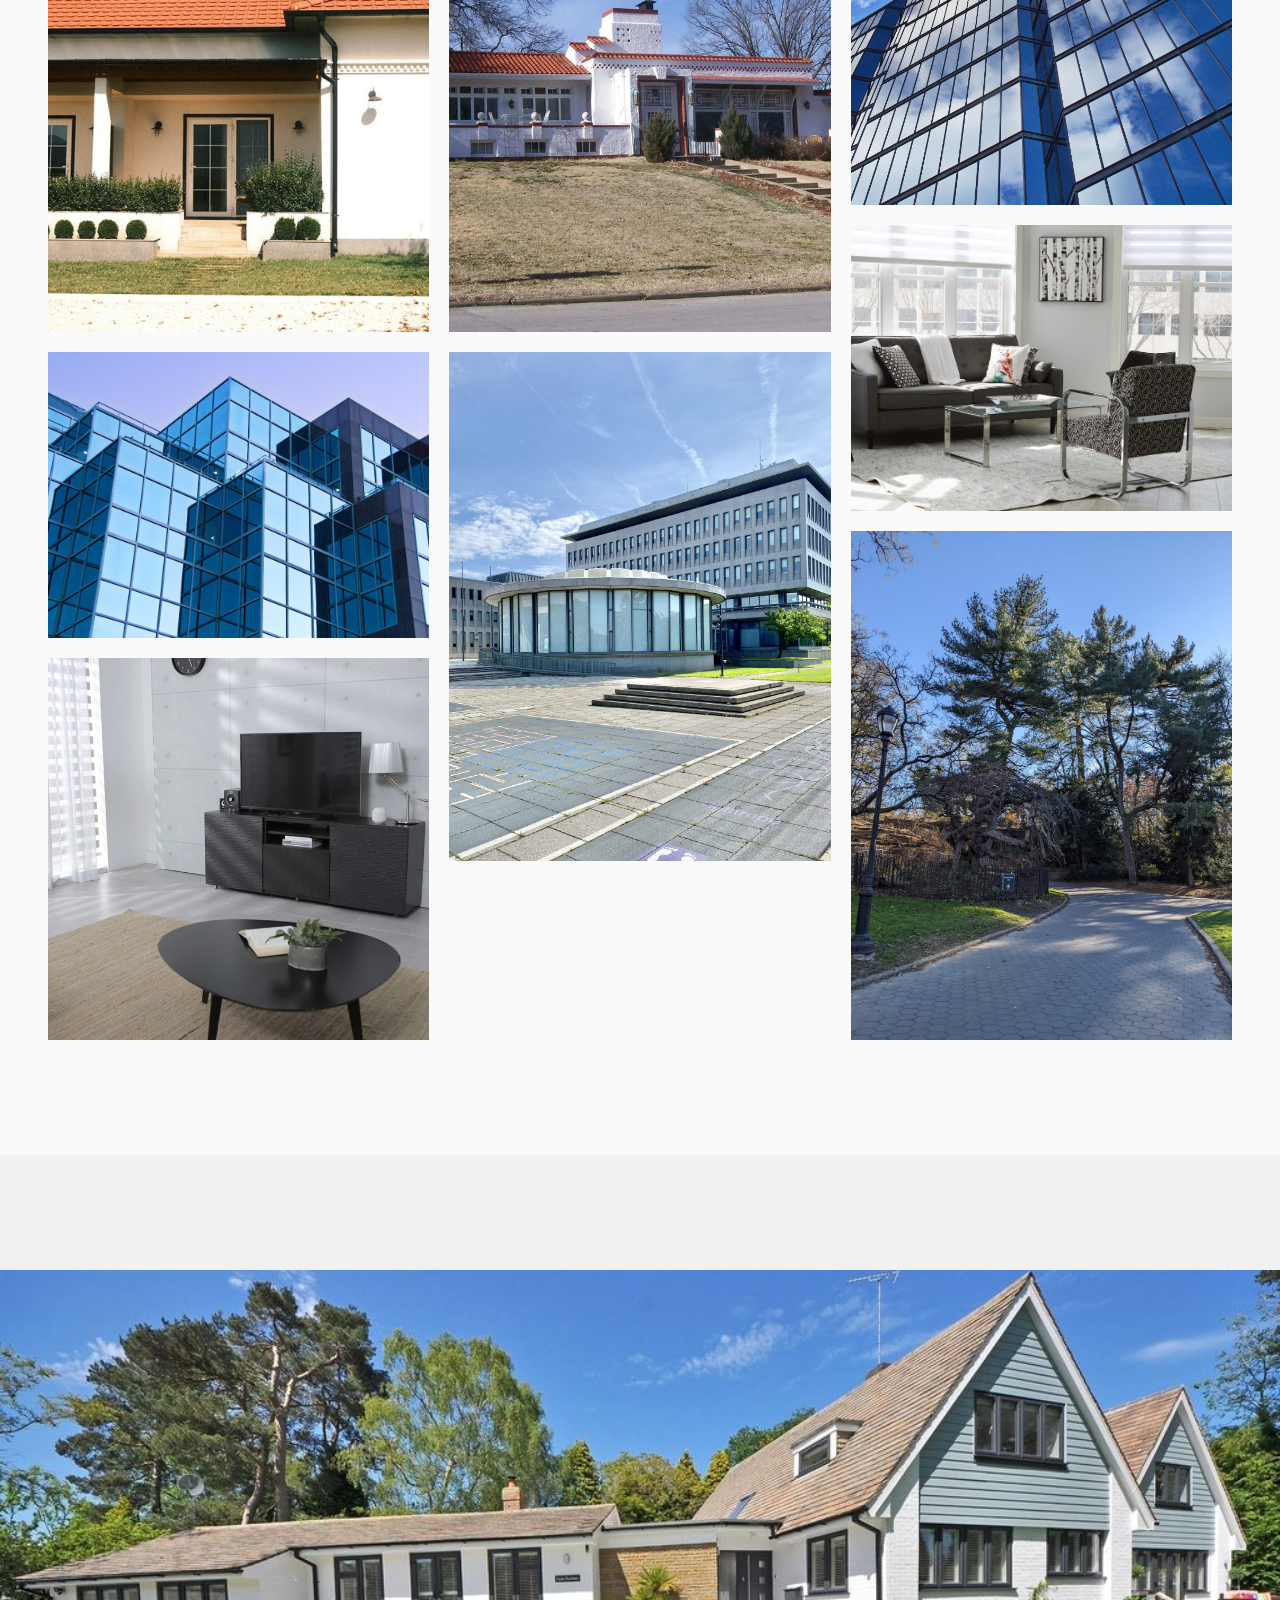
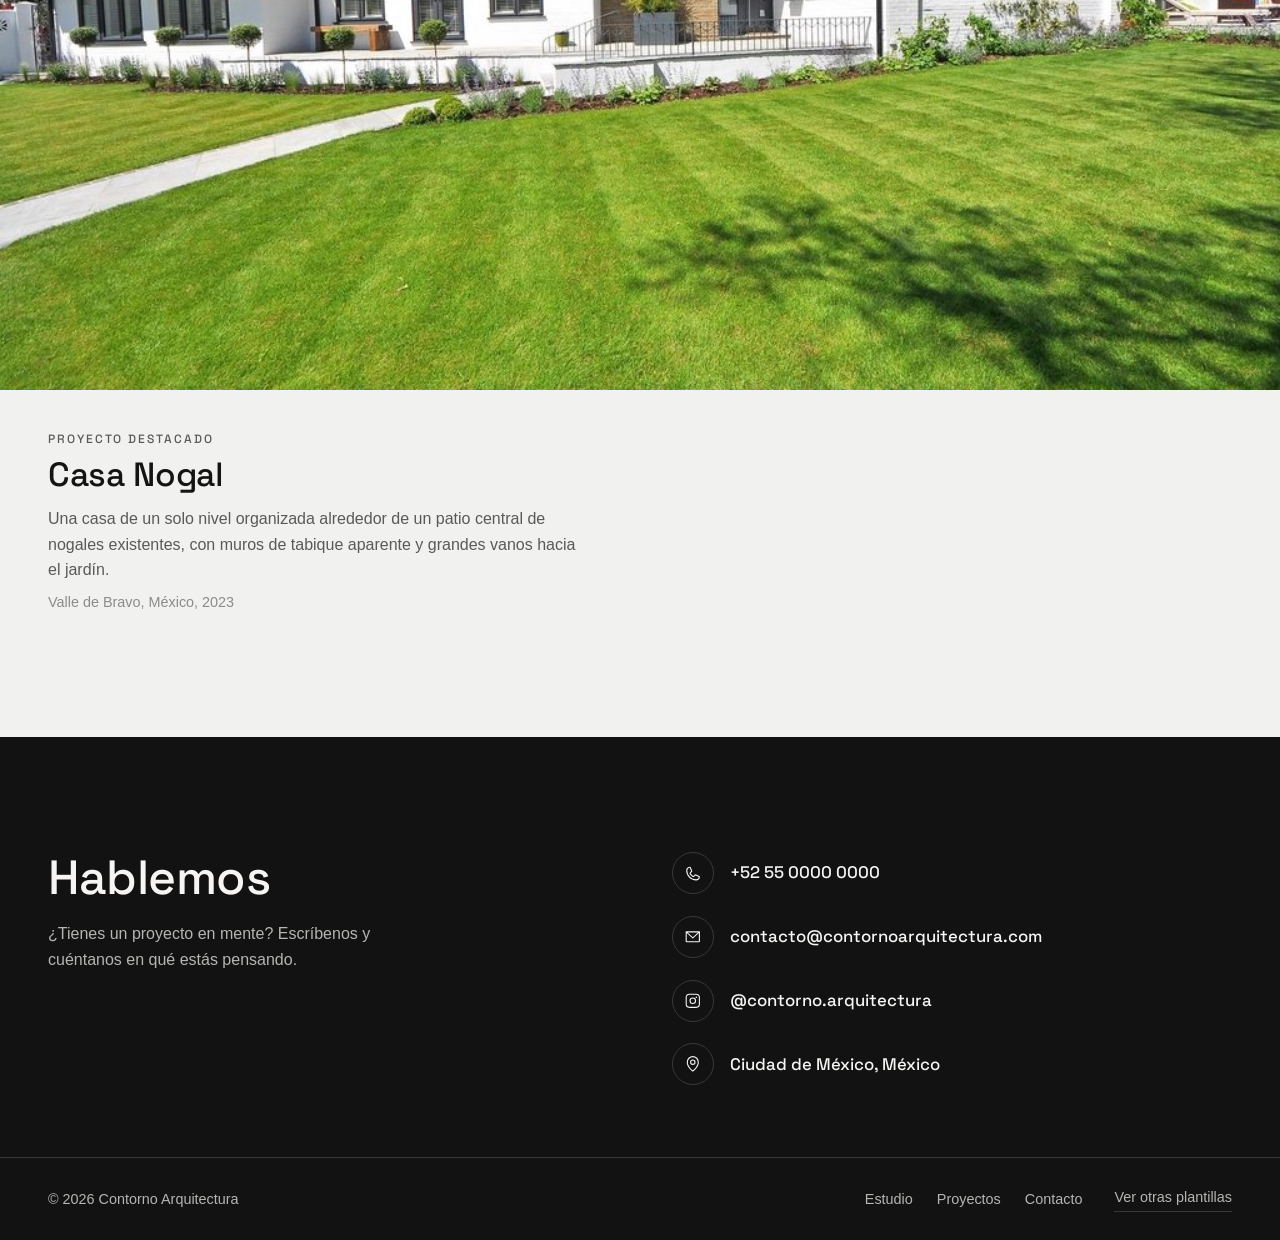
==== commit 88e1a7b1: "Agregar acceso directo al selector de plantillas desde el header Antes solo se podia volver al selec" ====
--- a/index.html
+++ b/index.html
@@ -24,6 +24,11 @@
         <ul id="nav-list"></ul>
       </nav>
 
+      <a class="header-templates-link" href="plantillas.html">
+        <svg class="icon" xmlns="http://www.w3.org/2000/svg" viewBox="0 0 256 256" fill="currentColor" aria-hidden="true"><path d="M221.66,133.66l-72,72a8,8,0,0,1-11.32-11.32L196.69,136H40a8,8,0,0,1,0-16H196.69L138.34,61.66a8,8,0,0,1,11.32-11.32l72,72A8,8,0,0,1,221.66,133.66Z"/></svg>
+        <span>Plantillas</span>
+      </a>
+
       <button class="nav-toggle" id="nav-toggle" type="button" aria-label="Abrir menú" aria-expanded="false" aria-controls="mobile-menu">
         <svg class="icon icon-open" xmlns="http://www.w3.org/2000/svg" viewBox="0 0 256 256" fill="currentColor" aria-hidden="true"><path d="M224,128a8,8,0,0,1-8,8H40a8,8,0,0,1,0-16H216A8,8,0,0,1,224,128ZM40,72H216a8,8,0,0,0,0-16H40a8,8,0,0,0,0,16ZM216,184H40a8,8,0,0,0,0,16H216a8,8,0,0,0,0-16Z"/></svg>
         <svg class="icon icon-close" xmlns="http://www.w3.org/2000/svg" viewBox="0 0 256 256" fill="currentColor" aria-hidden="true"><path d="M205.66,194.34a8,8,0,0,1-11.32,11.32L128,139.31,61.66,205.66a8,8,0,0,1-11.32-11.32L116.69,128,50.34,61.66A8,8,0,0,1,61.66,50.34L128,116.69l66.34-66.35a8,8,0,0,1,11.32,11.32L139.31,128Z"/></svg>
@@ -32,6 +37,7 @@
 
     <div class="mobile-menu" id="mobile-menu">
       <ul id="mobile-nav-list"></ul>
+      <a class="mobile-templates-link" href="plantillas.html">Ver otras plantillas</a>
     </div>
   </header>
 
@@ -104,9 +110,12 @@
       <footer class="site-footer">
         <div class="footer-inner">
           <span class="footer-copy" id="footer-copy"></span>
-          <nav class="footer-nav" aria-label="Pie de página">
-            <ul id="footer-nav-list"></ul>
-          </nav>
+          <div class="footer-links">
+            <nav class="footer-nav" aria-label="Pie de página">
+              <ul id="footer-nav-list"></ul>
+            </nav>
+            <a class="footer-back-link" href="plantillas.html">Ver otras plantillas</a>
+          </div>
         </div>
       </footer>
     </section>
--- a/css/styles.css
+++ b/css/styles.css
@@ -196,6 +196,22 @@
   transition: border-color 0.2s ease, color 0.2s ease;
 }
 .site-nav a:hover { border-bottom-color: var(--ink); }
+
+.header-templates-link {
+  display: inline-flex;
+  align-items: center;
+  gap: 0.4rem;
+  font-family: var(--font-display);
+  font-size: 0.85rem;
+  font-weight: 500;
+  color: var(--ink-soft);
+  padding: 0.45rem 0.9rem;
+  border: 1px solid var(--line-strong);
+  border-radius: var(--radius-pill);
+  transition: border-color 0.2s ease, color 0.2s ease;
+}
+.header-templates-link:hover { border-color: var(--ink); color: var(--ink); }
+.header-templates-link .icon { width: 0.85rem; height: 0.85rem; transform: scaleX(-1); }
 
 .nav-toggle {
   display: none;
@@ -225,9 +241,18 @@
 .mobile-menu.is-open { transform: translateY(0); opacity: 1; visibility: visible; }
 .mobile-menu ul { display: flex; flex-direction: column; gap: 1.1rem; }
 .mobile-menu a { font-family: var(--font-display); font-size: 1.2rem; font-weight: 500; }
+.mobile-templates-link {
+  display: block;
+  margin-top: 1.5rem;
+  padding-top: 1.25rem;
+  border-top: 1px solid var(--line);
+  font-size: 0.95rem !important;
+  color: var(--ink-soft);
+}
 
 @media (max-width: 767px) {
   .site-nav { display: none; }
+  .header-templates-link { display: none; }
   .nav-toggle { display: grid; }
 }
 @media (min-width: 768px) {
@@ -498,12 +523,21 @@
   color: var(--inverse-text-soft);
   font-size: 0.9rem;
 }
+.footer-links { display: flex; flex-direction: column; gap: 0.85rem; }
 .footer-nav ul { display: flex; gap: 1.5rem; }
 .footer-nav a { transition: color 0.2s ease; }
 .footer-nav a:hover { color: var(--inverse-text); }
+.footer-back-link {
+  border-bottom: 1px solid var(--inverse-line);
+  padding-bottom: 2px;
+  width: fit-content;
+  transition: border-color 0.2s ease, color 0.2s ease;
+}
+.footer-back-link:hover { color: var(--inverse-text); border-color: var(--inverse-text); }
 
 @media (min-width: 700px) {
   .footer-inner { flex-direction: row; align-items: center; justify-content: space-between; }
+  .footer-links { flex-direction: row; align-items: center; gap: 2rem; }
 }
 
 /* ============================================================
